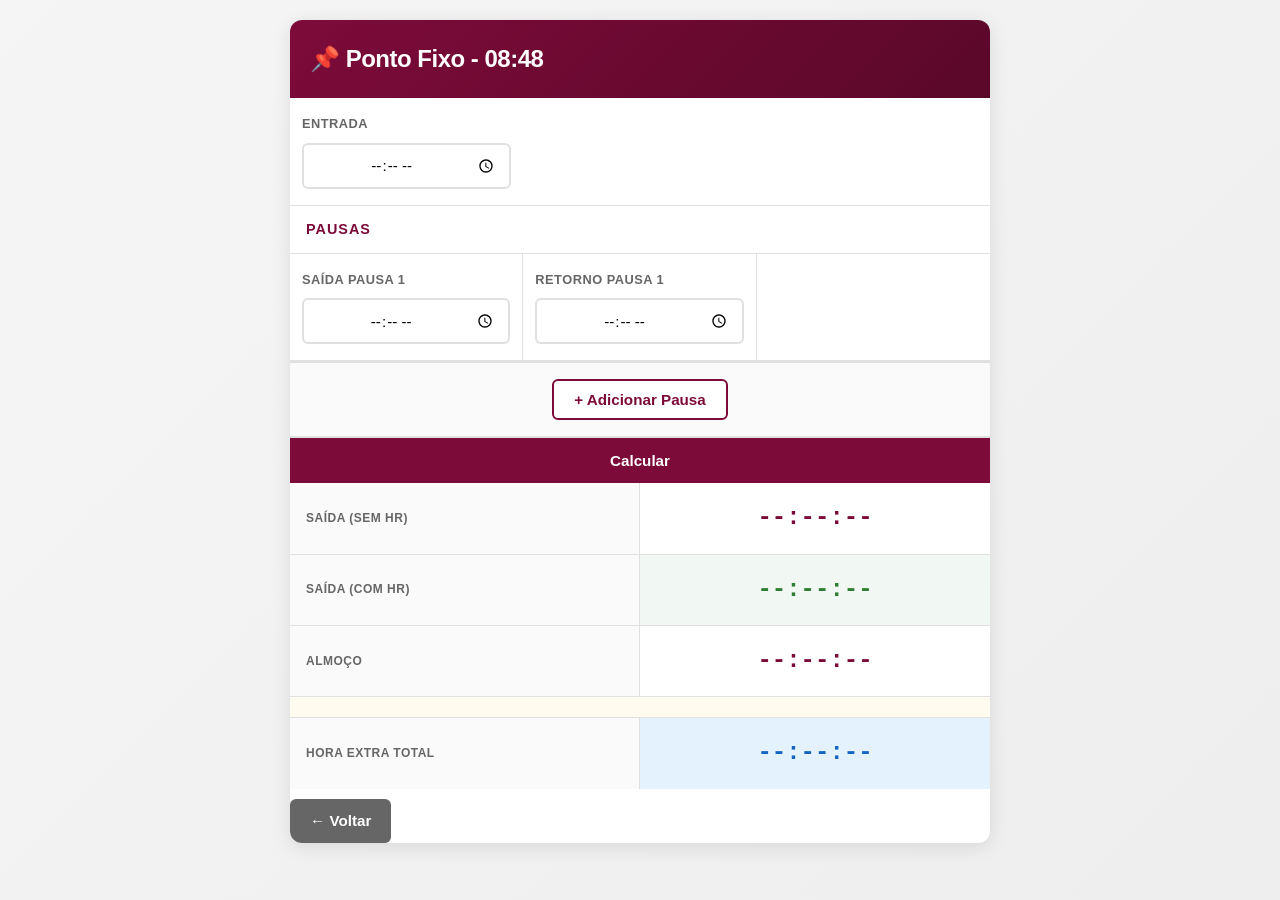
==== CalculoPonto/ponto-fixo-0848.html @ 9ab98833 "Adição de pausas Adição de novas pausas em caso de pontos e alteração nos estilos." ====
<!DOCTYPE html>
<html lang="pt-BR">
<head>
    <meta charset="UTF-8">
    <meta name="viewport" content="width=device-width, initial-scale=1.0">
    <title>Ponto Fixo - 08:48</title>
    <link rel="stylesheet" href="style.css">
</head>
<body>
    <div class="container">
        <div class="card">
            <h1>📌 Ponto Fixo - 08:48</h1>

            <div class="form-group">
                <div class="form-item">
                    <label>Entrada</label>
                    <input type="time" id="horario-entrada" class="input-field" onchange="calcular()">
                </div>
            </div>

            <div class="pausas-section">
                <div class="pausas-titulo">Pausas</div>
                <div class="form-group" id="pausa-1">
                    <div class="form-item">
                        <label>Saída Pausa 1</label>
                        <input type="time" class="input-field horario-saida-pausa" onchange="calcular()">
                    </div>
                    <div class="form-item">
                        <label>Retorno Pausa 1</label>
                        <input type="time" class="input-field horario-retorno-pausa" onchange="calcular()">
                    </div>
                    <div class="form-item"></div>
                </div>
                <div id="pausas-container"></div>
            </div>

            <div class="pausas-add-container">
                <button onclick="adicionarPausa()" class="btn-adicionar">+ Adicionar Pausa</button>
            </div>

            <button onclick="calcular()" class="btn btn-primary">Calcular</button>

            <div class="resultado-grid">
                <div class="resultado-item">
                    <span class="label">Saída (sem HR)</span>
                    <span id="saida-minima" class="valor">--:--:--</span>
                </div>

                <div class="resultado-item sucesso">
                    <span class="label">Saída (com HR)</span>
                    <span id="saida-maxima" class="valor">--:--:--</span>
                </div>

                <div class="resultado-item">
                    <span class="label">Almoço</span>
                    <span id="tempo-almoco" class="valor">--:--:--</span>
                    <span id="validacao-almoco" class="validacao"></span>
                </div>

                <div class="resultado-item resultado-extra">
                    <span class="label">Hora Extra Total</span>
                    <span id="hora-extra-total" class="valor">--:--:--</span>
                </div>
            </div>

            <a href="ponto-fixo.html" class="btn btn-back">← Voltar</a>
        </div>
    </div>

    <script src="main-fixo-0848.js"></script>
</body>
</html>
---- CalculoPonto/style.css ----
* {
    margin: 0;
    padding: 0;
    box-sizing: border-box;
}

:root {
    --primary-color: #7d0b39;
    --secondary-color: #5a0829;
    --border-color: #e0e0e0;
    --text-primary: #1a1a1a;
    --bg-light: #fafafa;
    --success-color: #2e7d32;
    --warning-color: #f57c00;
    --error-color: #c62828;
}

body {
    font-family: -apple-system, BlinkMacSystemFont, 'Segoe UI', 'Roboto', 'Oxygen', 'Ubuntu', 'Cantarell', sans-serif;
    background: linear-gradient(135deg, #f5f5f5 0%, #eeeeee 100%);
    color: var(--text-primary);
    line-height: 1.6;
    min-height: 100vh;
    padding: 20px;
}

.container {
    max-width: 700px;
    margin: 0 auto;
}

.card {
    background: white;
    border-radius: 12px;
    padding: 0;
    border: none;
    box-shadow: 0 4px 20px rgba(0, 0, 0, 0.1);
    overflow: hidden;
}

.card h1 {
    background: linear-gradient(135deg, var(--primary-color) 0%, var(--secondary-color) 100%);
    color: white;
    padding: 20px;
    margin: 0;
    font-size: 1.5rem;
    font-weight: 600;
    letter-spacing: -0.5px;
}

.form-group {
    display: grid;
    grid-template-columns: 1fr 1fr 1fr;
    gap: 0;
    border-bottom: 1px solid var(--border-color);
    background: white;
}

.form-item {
    display: flex;
    flex-direction: column;
    gap: 8px;
    padding: 16px 12px;
    border-right: 1px solid var(--border-color);
    position: relative;
}

.form-item:last-child {
    border-right: none;
}

.form-item label {
    font-weight: 600;
    color: var(--text-primary);
    font-size: 0.8rem;
    text-transform: uppercase;
    letter-spacing: 0.5px;
    color: #666;
}

.input-field {
    padding: 10px 12px;
    border: 2px solid var(--border-color);
    font-size: 0.95rem;
    font-family: 'Segoe UI','Calibri', 'Arial', sans-serif;
    background: white;
    text-align: center;
    border-radius: 6px;
    transition: all 0.2s ease;
}

.input-field:focus {
    outline: none;
    border-color: var(--primary-color);
    background: #fef5f9;
    box-shadow: 0 0 0 3px rgba(125, 11, 57, 0.1);
}

.btn {
    width: 100%;
    padding: 14px;
    border: none;
    background: var(--primary-color);
    color: white;
    font-size: 0.95rem;
    font-weight: 600;
    cursor: pointer;
    transition: all 0.3s ease;
    border-top: 1px solid var(--border-color);
    font-family: 'Segoe UI','Calibri', 'Arial', sans-serif;
}

.btn:hover {
    background: var(--secondary-color);
    transform: translateY(-1px);
}

.btn:active {
    transform: translateY(0);
}

.btn-primary {
    background: var(--primary-color);
    color: white;
}

.btn-primary:hover {
    background: var(--secondary-color);
}

.btn-adicionar {
    padding: 10px 20px;
    border: 2px solid var(--primary-color);
    background: white;
    color: var(--primary-color);
    font-size: 0.95rem;
    font-weight: 600;
    cursor: pointer;
    transition: all 0.3s ease;
    border-radius: 6px;
    font-family: 'Segoe UI','Calibri', 'Arial', sans-serif;
}

.btn-adicionar:hover {
    background: var(--primary-color);
    color: white;
    box-shadow: 0 4px 12px rgba(125, 11, 57, 0.2);
}

.btn-remover {
    padding: 8px 16px;
    border: none;
    background: #ffebee;
    color: var(--error-color);
    font-size: 0.85rem;
    font-weight: 600;
    cursor: pointer;
    transition: all 0.3s ease;
    border-radius: 4px;
    font-family: 'Segoe UI','Calibri', 'Arial', sans-serif;
    width: 100%;
}

.btn-remover:hover {
    background: var(--error-color);
    color: white;
}

.pausas-section {
    border-bottom: 2px solid var(--border-color);
    background: var(--bg-light);
}

.pausas-titulo {
    padding: 12px 16px;
    font-weight: 600;
    color: var(--primary-color);
    font-size: 0.9rem;
    text-transform: uppercase;
    letter-spacing: 1px;
    background: white;
    border-bottom: 1px solid var(--border-color);
}

.pausas-add-container {
    padding: 16px;
    background: var(--bg-light);
    border-bottom: 1px solid var(--border-color);
    text-align: center;
}

.resultado-grid {
    display: grid;
    grid-template-columns: 1fr;
    gap: 0;
    margin: 0;
}

.resultado-item {
    background: white;
    padding: 0;
    border: none;
    border-bottom: 1px solid var(--border-color);
    display: grid;
    grid-template-columns: 1fr 1fr;
    min-height: 70px;
}

.resultado-item:last-child {
    border-bottom: none;
}

.resultado-item .label {
    font-size: 0.85rem;
    color: var(--text-primary);
    font-weight: 600;
    background: var(--bg-light);
    padding: 16px;
    display: flex;
    align-items: center;
    border-right: 1px solid var(--border-color);
    text-transform: uppercase;
    letter-spacing: 0.5px;
    font-size: 0.75rem;
    color: #666;
}

.resultado-item .valor {
    font-size: 1.5rem;
    font-weight: bold;
    color: var(--primary-color);
    font-family: 'Courier New', monospace;
    padding: 16px;
    display: flex;
    align-items: center;
    justify-content: center;
    background: white;
}

.resultado-item.sucesso .valor {
    background: #f1f8f4;
    color: var(--success-color);
}

.resultado-item.resultado-extra .valor {
    background: #e3f2fd;
    color: #1565c0;
}

.resultado-item .validacao {
    font-size: 0.85rem;
    font-weight: 500;
    grid-column: 1 / -1;
    padding: 10px 16px;
    background: #fffbee;
    border-top: 1px solid var(--border-color);
    display: flex;
    align-items: center;
}

.btn-back {
    background: #666;
    display: inline-block;
    padding: 10px 20px;
    text-decoration: none;
    border-radius: 6px;
    color: white;
    text-align: center;
    font-weight: 600;
    width: auto;
    cursor: pointer;
    border: none;
    margin-top: 10px;
    transition: all 0.3s ease;
    font-family: 'Segoe UI','Calibri', 'Arial', sans-serif;
}

.btn-back:hover {
    background: #555;
    transform: translateY(-1px);
}

@media (max-width: 768px) {
    .form-group {
        grid-template-columns: 1fr;
        gap: 0;
    }

    .form-item {
        border-right: none;
        border-bottom: 1px solid var(--border-color);
        padding: 14px;
    }

    .form-item:last-child {
        border-bottom: none;
    }

    .resultado-item {
        grid-template-columns: 1fr;
    }

    .resultado-item .label {
        border-right: none;
        border-bottom: 1px solid var(--border-color);
    }
}

@media (max-width: 480px) {
    body {
        padding: 10px;
    }

    .card {
        border-radius: 8px;
        box-shadow: 0 2px 10px rgba(0, 0, 0, 0.08);
    }

    .card h1 {
        font-size: 1.3rem;
        padding: 16px;
    }

    .form-item {
        padding: 12px;
    }

    .input-field {
        padding: 8px;
        font-size: 0.9rem;
    }

    .resultado-item .valor {
        font-size: 1.2rem;
    }

    .btn {
        padding: 12px;
        font-size: 0.9rem;
    }
}
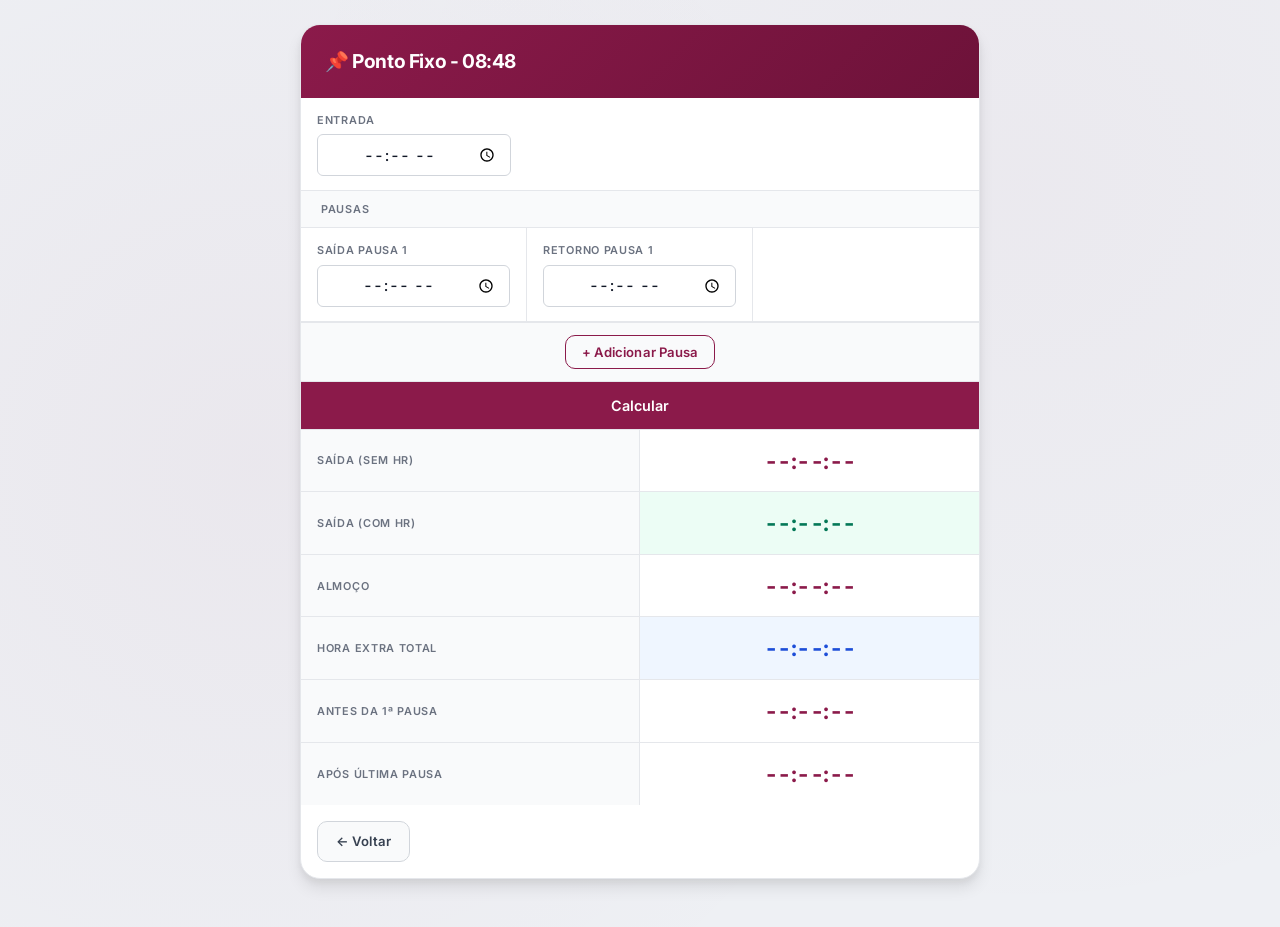
==== commit 784f8680: "feat: adicionar indicadores de tempo contínuo antes/após pausas Novos campos no grid de resultados (" ====
--- a/CalculoPonto/ponto-fixo-0848.html
+++ b/CalculoPonto/ponto-fixo-0848.html
@@ -61,6 +61,18 @@
                     <span class="label">Hora Extra Total</span>
                     <span id="hora-extra-total" class="valor">--:--:--</span>
                 </div>
+
+                <div class="resultado-item">
+                    <span class="label">Antes da 1ª Pausa</span>
+                    <span id="tempo-antes-primeira-pausa" class="valor">--:--:--</span>
+                    <span id="validacao-antes-primeira-pausa" class="validacao"></span>
+                </div>
+
+                <div class="resultado-item">
+                    <span class="label">Após Última Pausa</span>
+                    <span id="tempo-apos-ultima-pausa" class="valor">--:--:--</span>
+                    <span id="validacao-apos-ultima-pausa" class="validacao"></span>
+                </div>
             </div>
 
             <a href="ponto-fixo.html" class="btn btn-back">← Voltar</a>
--- a/CalculoPonto/style.css
+++ b/CalculoPonto/style.css
@@ -1,341 +1,505 @@
-* {
-    margin: 0;
-    padding: 0;
-    box-sizing: border-box;
-}
-
-:root {
-    --primary-color: #7d0b39;
-    --secondary-color: #5a0829;
-    --border-color: #e0e0e0;
-    --text-primary: #1a1a1a;
-    --bg-light: #fafafa;
-    --success-color: #2e7d32;
-    --warning-color: #f57c00;
-    --error-color: #c62828;
-}
-
-body {
-    font-family: -apple-system, BlinkMacSystemFont, 'Segoe UI', 'Roboto', 'Oxygen', 'Ubuntu', 'Cantarell', sans-serif;
-    background: linear-gradient(135deg, #f5f5f5 0%, #eeeeee 100%);
-    color: var(--text-primary);
-    line-height: 1.6;
-    min-height: 100vh;
-    padding: 20px;
-}
-
-.container {
-    max-width: 700px;
-    margin: 0 auto;
-}
-
-.card {
-    background: white;
-    border-radius: 12px;
-    padding: 0;
-    border: none;
-    box-shadow: 0 4px 20px rgba(0, 0, 0, 0.1);
-    overflow: hidden;
-}
-
-.card h1 {
-    background: linear-gradient(135deg, var(--primary-color) 0%, var(--secondary-color) 100%);
-    color: white;
-    padding: 20px;
-    margin: 0;
-    font-size: 1.5rem;
-    font-weight: 600;
-    letter-spacing: -0.5px;
-}
-
-.form-group {
-    display: grid;
-    grid-template-columns: 1fr 1fr 1fr;
-    gap: 0;
-    border-bottom: 1px solid var(--border-color);
-    background: white;
-}
-
-.form-item {
-    display: flex;
-    flex-direction: column;
-    gap: 8px;
-    padding: 16px 12px;
-    border-right: 1px solid var(--border-color);
-    position: relative;
-}
-
-.form-item:last-child {
-    border-right: none;
-}
-
-.form-item label {
-    font-weight: 600;
-    color: var(--text-primary);
-    font-size: 0.8rem;
-    text-transform: uppercase;
-    letter-spacing: 0.5px;
-    color: #666;
-}
-
-.input-field {
-    padding: 10px 12px;
-    border: 2px solid var(--border-color);
-    font-size: 0.95rem;
-    font-family: 'Segoe UI','Calibri', 'Arial', sans-serif;
-    background: white;
-    text-align: center;
-    border-radius: 6px;
-    transition: all 0.2s ease;
-}
-
-.input-field:focus {
-    outline: none;
-    border-color: var(--primary-color);
-    background: #fef5f9;
-    box-shadow: 0 0 0 3px rgba(125, 11, 57, 0.1);
-}
-
-.btn {
-    width: 100%;
-    padding: 14px;
-    border: none;
-    background: var(--primary-color);
-    color: white;
-    font-size: 0.95rem;
-    font-weight: 600;
-    cursor: pointer;
-    transition: all 0.3s ease;
-    border-top: 1px solid var(--border-color);
-    font-family: 'Segoe UI','Calibri', 'Arial', sans-serif;
-}
-
-.btn:hover {
-    background: var(--secondary-color);
-    transform: translateY(-1px);
-}
-
-.btn:active {
-    transform: translateY(0);
-}
-
-.btn-primary {
-    background: var(--primary-color);
-    color: white;
-}
-
-.btn-primary:hover {
-    background: var(--secondary-color);
-}
-
-.btn-adicionar {
-    padding: 10px 20px;
-    border: 2px solid var(--primary-color);
-    background: white;
-    color: var(--primary-color);
-    font-size: 0.95rem;
-    font-weight: 600;
-    cursor: pointer;
-    transition: all 0.3s ease;
-    border-radius: 6px;
-    font-family: 'Segoe UI','Calibri', 'Arial', sans-serif;
-}
-
-.btn-adicionar:hover {
-    background: var(--primary-color);
-    color: white;
-    box-shadow: 0 4px 12px rgba(125, 11, 57, 0.2);
-}
-
-.btn-remover {
-    padding: 8px 16px;
-    border: none;
-    background: #ffebee;
-    color: var(--error-color);
-    font-size: 0.85rem;
-    font-weight: 600;
-    cursor: pointer;
-    transition: all 0.3s ease;
-    border-radius: 4px;
-    font-family: 'Segoe UI','Calibri', 'Arial', sans-serif;
-    width: 100%;
-}
-
-.btn-remover:hover {
-    background: var(--error-color);
-    color: white;
-}
-
-.pausas-section {
-    border-bottom: 2px solid var(--border-color);
-    background: var(--bg-light);
-}
-
-.pausas-titulo {
-    padding: 12px 16px;
-    font-weight: 600;
-    color: var(--primary-color);
-    font-size: 0.9rem;
-    text-transform: uppercase;
-    letter-spacing: 1px;
-    background: white;
-    border-bottom: 1px solid var(--border-color);
-}
-
-.pausas-add-container {
-    padding: 16px;
-    background: var(--bg-light);
-    border-bottom: 1px solid var(--border-color);
-    text-align: center;
-}
-
-.resultado-grid {
-    display: grid;
-    grid-template-columns: 1fr;
-    gap: 0;
-    margin: 0;
-}
-
-.resultado-item {
-    background: white;
-    padding: 0;
-    border: none;
-    border-bottom: 1px solid var(--border-color);
-    display: grid;
-    grid-template-columns: 1fr 1fr;
-    min-height: 70px;
-}
-
-.resultado-item:last-child {
-    border-bottom: none;
-}
-
-.resultado-item .label {
-    font-size: 0.85rem;
-    color: var(--text-primary);
-    font-weight: 600;
-    background: var(--bg-light);
-    padding: 16px;
-    display: flex;
-    align-items: center;
-    border-right: 1px solid var(--border-color);
-    text-transform: uppercase;
-    letter-spacing: 0.5px;
-    font-size: 0.75rem;
-    color: #666;
-}
-
-.resultado-item .valor {
-    font-size: 1.5rem;
-    font-weight: bold;
-    color: var(--primary-color);
-    font-family: 'Courier New', monospace;
-    padding: 16px;
-    display: flex;
-    align-items: center;
-    justify-content: center;
-    background: white;
-}
-
-.resultado-item.sucesso .valor {
-    background: #f1f8f4;
-    color: var(--success-color);
-}
-
-.resultado-item.resultado-extra .valor {
-    background: #e3f2fd;
-    color: #1565c0;
-}
-
-.resultado-item .validacao {
-    font-size: 0.85rem;
-    font-weight: 500;
-    grid-column: 1 / -1;
-    padding: 10px 16px;
-    background: #fffbee;
-    border-top: 1px solid var(--border-color);
-    display: flex;
-    align-items: center;
-}
-
-.btn-back {
-    background: #666;
-    display: inline-block;
-    padding: 10px 20px;
-    text-decoration: none;
-    border-radius: 6px;
-    color: white;
-    text-align: center;
-    font-weight: 600;
-    width: auto;
-    cursor: pointer;
-    border: none;
-    margin-top: 10px;
-    transition: all 0.3s ease;
-    font-family: 'Segoe UI','Calibri', 'Arial', sans-serif;
-}
-
-.btn-back:hover {
-    background: #555;
-    transform: translateY(-1px);
-}
-
-@media (max-width: 768px) {
-    .form-group {
-        grid-template-columns: 1fr;
-        gap: 0;
-    }
-
-    .form-item {
-        border-right: none;
-        border-bottom: 1px solid var(--border-color);
-        padding: 14px;
-    }
-
-    .form-item:last-child {
-        border-bottom: none;
-    }
-
-    .resultado-item {
-        grid-template-columns: 1fr;
-    }
-
-    .resultado-item .label {
-        border-right: none;
-        border-bottom: 1px solid var(--border-color);
-    }
-}
-
-@media (max-width: 480px) {
-    body {
-        padding: 10px;
-    }
-
-    .card {
-        border-radius: 8px;
-        box-shadow: 0 2px 10px rgba(0, 0, 0, 0.08);
-    }
-
-    .card h1 {
-        font-size: 1.3rem;
-        padding: 16px;
-    }
-
-    .form-item {
-        padding: 12px;
-    }
-
-    .input-field {
-        padding: 8px;
-        font-size: 0.9rem;
-    }
-
-    .resultado-item .valor {
-        font-size: 1.2rem;
-    }
-
-    .btn {
-        padding: 12px;
-        font-size: 0.9rem;
-    }
-}+@import url('https://fonts.googleapis.com/css2?family=Inter:wght@400;500;600;700&display=swap');
+
+*, *::before, *::after {
+    margin: 0;
+    padding: 0;
+    box-sizing: border-box;
+}
+
+:root {
+    --primary: #8B1A4A;
+    --primary-dark: #6D1239;
+    --primary-light: #FDF0F5;
+    --primary-ring: rgba(139, 26, 74, 0.12);
+    --primary-shadow: rgba(139, 26, 74, 0.2);
+
+    --success: #047857;
+    --success-bg: #ECFDF5;
+    --warning: #B45309;
+    --warning-bg: #FFFBEB;
+    --error: #B91C1C;
+    --error-bg: #FEF2F2;
+    --info: #1D4ED8;
+    --info-bg: #EFF6FF;
+
+    --text-1: #111827;
+    --text-2: #374151;
+    --text-3: #6B7280;
+    --text-4: #9CA3AF;
+
+    --surface: #FFFFFF;
+    --surface-2: #F9FAFB;
+    --surface-3: #F3F4F6;
+
+    --border: #E5E7EB;
+    --border-2: #D1D5DB;
+
+    --radius-s: 6px;
+    --radius-m: 10px;
+    --radius-l: 14px;
+    --radius-xl: 20px;
+
+    --shadow-m: 0 4px 6px rgba(0,0,0,0.05), 0 10px 15px rgba(0,0,0,0.08);
+}
+
+body {
+    font-family: 'Inter', -apple-system, BlinkMacSystemFont, sans-serif;
+    background: #EEF0F4;
+    background-image:
+        radial-gradient(circle at 20% 50%, rgba(139, 26, 74, 0.04) 0%, transparent 60%),
+        radial-gradient(circle at 80% 20%, rgba(139, 26, 74, 0.03) 0%, transparent 60%);
+    color: var(--text-1);
+    line-height: 1.5;
+    min-height: 100vh;
+    padding: 24px 16px 48px;
+    -webkit-font-smoothing: antialiased;
+}
+
+.container {
+    max-width: 680px;
+    margin: 0 auto;
+}
+
+/* ——— CARD ——— */
+
+.card {
+    background: var(--surface);
+    border-radius: var(--radius-xl);
+    border: 1px solid var(--border);
+    box-shadow: var(--shadow-m);
+    overflow: hidden;
+}
+
+.card h1 {
+    background: linear-gradient(135deg, var(--primary) 0%, var(--primary-dark) 100%);
+    color: white;
+    padding: 22px 24px;
+    font-size: 1.2rem;
+    font-weight: 700;
+    letter-spacing: -0.4px;
+    display: flex;
+    align-items: center;
+    gap: 10px;
+}
+
+/* ——— FORM ——— */
+
+.form-group {
+    display: grid;
+    grid-template-columns: 1fr 1fr 1fr;
+    border-bottom: 1px solid var(--border);
+    background: var(--surface);
+}
+
+.form-item {
+    display: flex;
+    flex-direction: column;
+    gap: 6px;
+    padding: 14px 16px;
+    border-right: 1px solid var(--border);
+}
+
+.form-item:last-child {
+    border-right: none;
+}
+
+.form-item label {
+    font-size: 0.68rem;
+    font-weight: 600;
+    text-transform: uppercase;
+    letter-spacing: 0.7px;
+    color: var(--text-3);
+}
+
+.input-field {
+    padding: 9px 12px;
+    border: 1.5px solid var(--border-2);
+    border-radius: var(--radius-s);
+    font-size: 0.95rem;
+    font-family: 'Inter', sans-serif;
+    background: var(--surface);
+    color: var(--text-1);
+    text-align: center;
+    transition: border-color 0.15s, box-shadow 0.15s, background 0.15s;
+    -webkit-appearance: none;
+    font-variant-numeric: tabular-nums;
+    font-weight: 500;
+}
+
+.input-field:focus {
+    outline: none;
+    border-color: var(--primary);
+    background: var(--primary-light);
+    box-shadow: 0 0 0 3px var(--primary-ring);
+}
+
+/* ——— PAUSAS ——— */
+
+.pausas-section {
+    border-bottom: 1px solid var(--border);
+}
+
+.pausas-titulo {
+    padding: 10px 20px;
+    font-size: 0.68rem;
+    font-weight: 600;
+    text-transform: uppercase;
+    letter-spacing: 0.7px;
+    color: var(--text-3);
+    background: var(--surface-2);
+    border-bottom: 1px solid var(--border);
+}
+
+.pausas-add-container {
+    padding: 12px 20px;
+    border-bottom: 1px solid var(--border);
+    background: var(--surface-2);
+    display: flex;
+    justify-content: center;
+}
+
+/* ——— BUTTONS ——— */
+
+.btn {
+    width: 100%;
+    padding: 15px;
+    border: none;
+    background: var(--primary);
+    color: white;
+    font-size: 0.9rem;
+    font-weight: 600;
+    cursor: pointer;
+    transition: background 0.15s, transform 0.1s;
+    font-family: 'Inter', sans-serif;
+    letter-spacing: 0.1px;
+}
+
+.btn:hover {
+    background: var(--primary-dark);
+}
+
+.btn:active {
+    transform: scale(0.99);
+}
+
+.btn-primary {
+    background: var(--primary);
+    color: white;
+}
+
+.btn-adicionar {
+    display: inline-flex;
+    align-items: center;
+    gap: 6px;
+    padding: 8px 16px;
+    border: 1.5px solid var(--primary);
+    background: transparent;
+    color: var(--primary);
+    font-size: 0.82rem;
+    font-weight: 600;
+    cursor: pointer;
+    border-radius: var(--radius-m);
+    font-family: 'Inter', sans-serif;
+    transition: all 0.15s;
+    letter-spacing: 0.1px;
+}
+
+.btn-adicionar:hover {
+    background: var(--primary);
+    color: white;
+    box-shadow: 0 4px 12px var(--primary-shadow);
+}
+
+.btn-remover {
+    padding: 7px 12px;
+    border: none;
+    background: var(--error-bg);
+    color: var(--error);
+    font-size: 0.78rem;
+    font-weight: 600;
+    cursor: pointer;
+    border-radius: var(--radius-s);
+    font-family: 'Inter', sans-serif;
+    transition: all 0.15s;
+    width: 100%;
+}
+
+.btn-remover:hover {
+    background: var(--error);
+    color: white;
+}
+
+.btn-back {
+    display: inline-flex;
+    align-items: center;
+    gap: 6px;
+    padding: 10px 18px;
+    text-decoration: none;
+    border-radius: var(--radius-m);
+    color: var(--text-2);
+    background: var(--surface-2);
+    border: 1.5px solid var(--border-2);
+    font-size: 0.82rem;
+    font-weight: 600;
+    cursor: pointer;
+    font-family: 'Inter', sans-serif;
+    margin: 16px;
+    transition: all 0.15s;
+    width: auto;
+}
+
+.btn-back:hover {
+    background: var(--surface-3);
+    color: var(--text-1);
+}
+
+/* ——— RESULTADOS ——— */
+
+.resultado-grid {
+    display: grid;
+    border-top: 1px solid var(--border);
+}
+
+.resultado-item {
+    background: var(--surface);
+    border-bottom: 1px solid var(--border);
+    display: grid;
+    grid-template-columns: 1fr 1fr;
+    min-height: 62px;
+}
+
+.resultado-item:last-child {
+    border-bottom: none;
+}
+
+.resultado-item .label {
+    font-size: 0.68rem;
+    font-weight: 600;
+    text-transform: uppercase;
+    letter-spacing: 0.7px;
+    color: var(--text-3);
+    background: var(--surface-2);
+    padding: 14px 16px;
+    display: flex;
+    align-items: center;
+    border-right: 1px solid var(--border);
+}
+
+.resultado-item .valor {
+    font-size: 1.4rem;
+    font-weight: 700;
+    color: var(--primary);
+    font-variant-numeric: tabular-nums;
+    letter-spacing: -0.5px;
+    padding: 14px 16px;
+    display: flex;
+    align-items: center;
+    justify-content: center;
+}
+
+.resultado-item.sucesso .valor {
+    background: var(--success-bg);
+    color: var(--success);
+}
+
+.resultado-item.resultado-extra .valor {
+    background: var(--info-bg);
+    color: var(--info);
+}
+
+.resultado-item .validacao {
+    font-size: 0.78rem;
+    font-weight: 500;
+    grid-column: 1 / -1;
+    padding: 8px 16px;
+    background: var(--warning-bg);
+    border-top: 1px solid var(--border);
+    display: flex;
+    align-items: center;
+    gap: 4px;
+    color: var(--warning);
+}
+
+.resultado-item .validacao:empty {
+    display: none;
+}
+
+.resultado-item .validacao.ok {
+    background: var(--success-bg);
+    color: var(--success);
+}
+
+/* ——— DASHBOARD ——— */
+
+.dashboard-container {
+    padding: 28px 24px;
+    background: var(--surface);
+    text-align: center;
+}
+
+.dashboard-container h2 {
+    color: var(--text-3);
+    margin-bottom: 20px;
+    font-size: 0.9rem;
+    font-weight: 500;
+}
+
+.opcoes-grid {
+    display: grid;
+    grid-template-columns: 1fr 1fr;
+    gap: 14px;
+    margin-top: 12px;
+}
+
+.opcao-card {
+    display: flex;
+    flex-direction: column;
+    align-items: center;
+    justify-content: center;
+    padding: 28px 16px;
+    background: var(--surface-2);
+    border: 1.5px solid var(--border);
+    border-radius: var(--radius-l);
+    text-decoration: none;
+    color: var(--text-1);
+    transition: all 0.2s ease;
+    cursor: pointer;
+}
+
+.opcao-card:hover {
+    background: var(--primary);
+    color: white;
+    border-color: var(--primary);
+    transform: translateY(-3px);
+    box-shadow: 0 8px 24px var(--primary-shadow);
+}
+
+.opcao-icon {
+    font-size: 2.2rem;
+    margin-bottom: 12px;
+    line-height: 1;
+}
+
+.opcao-titulo {
+    font-size: 1rem;
+    font-weight: 600;
+    margin-bottom: 4px;
+}
+
+.opcao-descricao {
+    font-size: 0.78rem;
+    color: var(--text-3);
+}
+
+.opcao-card:hover .opcao-descricao {
+    color: rgba(255, 255, 255, 0.75);
+}
+
+/* ——— JORNADAS ——— */
+
+.jornadas-grid {
+    display: grid;
+    grid-template-columns: 1fr 1fr;
+    gap: 14px;
+    margin-bottom: 20px;
+}
+
+.jornada-card {
+    display: flex;
+    flex-direction: column;
+    align-items: center;
+    justify-content: center;
+    padding: 22px 16px;
+    background: var(--surface-2);
+    border: 1.5px solid var(--border);
+    border-radius: var(--radius-l);
+    text-decoration: none;
+    color: var(--text-1);
+    transition: all 0.2s ease;
+    cursor: pointer;
+}
+
+.jornada-card:hover {
+    background: var(--primary);
+    color: white;
+    border-color: var(--primary);
+    transform: translateY(-3px);
+    box-shadow: 0 8px 24px var(--primary-shadow);
+}
+
+.jornada-tempo {
+    font-size: 1.75rem;
+    font-weight: 700;
+    margin-bottom: 6px;
+    letter-spacing: -1px;
+    font-variant-numeric: tabular-nums;
+}
+
+.jornada-descricao {
+    font-size: 0.75rem;
+    font-weight: 500;
+    color: var(--text-3);
+}
+
+.jornada-card:hover .jornada-descricao {
+    color: rgba(255, 255, 255, 0.75);
+}
+
+/* ——— RESPONSIVE ——— */
+
+@media (max-width: 640px) {
+    body {
+        padding: 12px 12px 32px;
+    }
+
+    .card {
+        border-radius: var(--radius-l);
+    }
+
+    .card h1 {
+        padding: 18px 20px;
+        font-size: 1.1rem;
+    }
+
+    .form-group {
+        grid-template-columns: 1fr;
+    }
+
+    .form-item {
+        border-right: none;
+        border-bottom: 1px solid var(--border);
+    }
+
+    .form-item:last-child {
+        border-bottom: none;
+    }
+
+    .resultado-item {
+        grid-template-columns: 1fr;
+    }
+
+    .resultado-item .label {
+        border-right: none;
+        border-bottom: 1px solid var(--border);
+        min-height: unset;
+    }
+
+    .resultado-item .valor {
+        font-size: 1.2rem;
+    }
+
+    .opcoes-grid {
+        grid-template-columns: 1fr;
+        gap: 12px;
+    }
+}
+
+@media (max-width: 380px) {
+    .jornadas-grid {
+        grid-template-columns: 1fr;
+    }
+
+    .dashboard-container {
+        padding: 20px 16px;
+    }
+}
